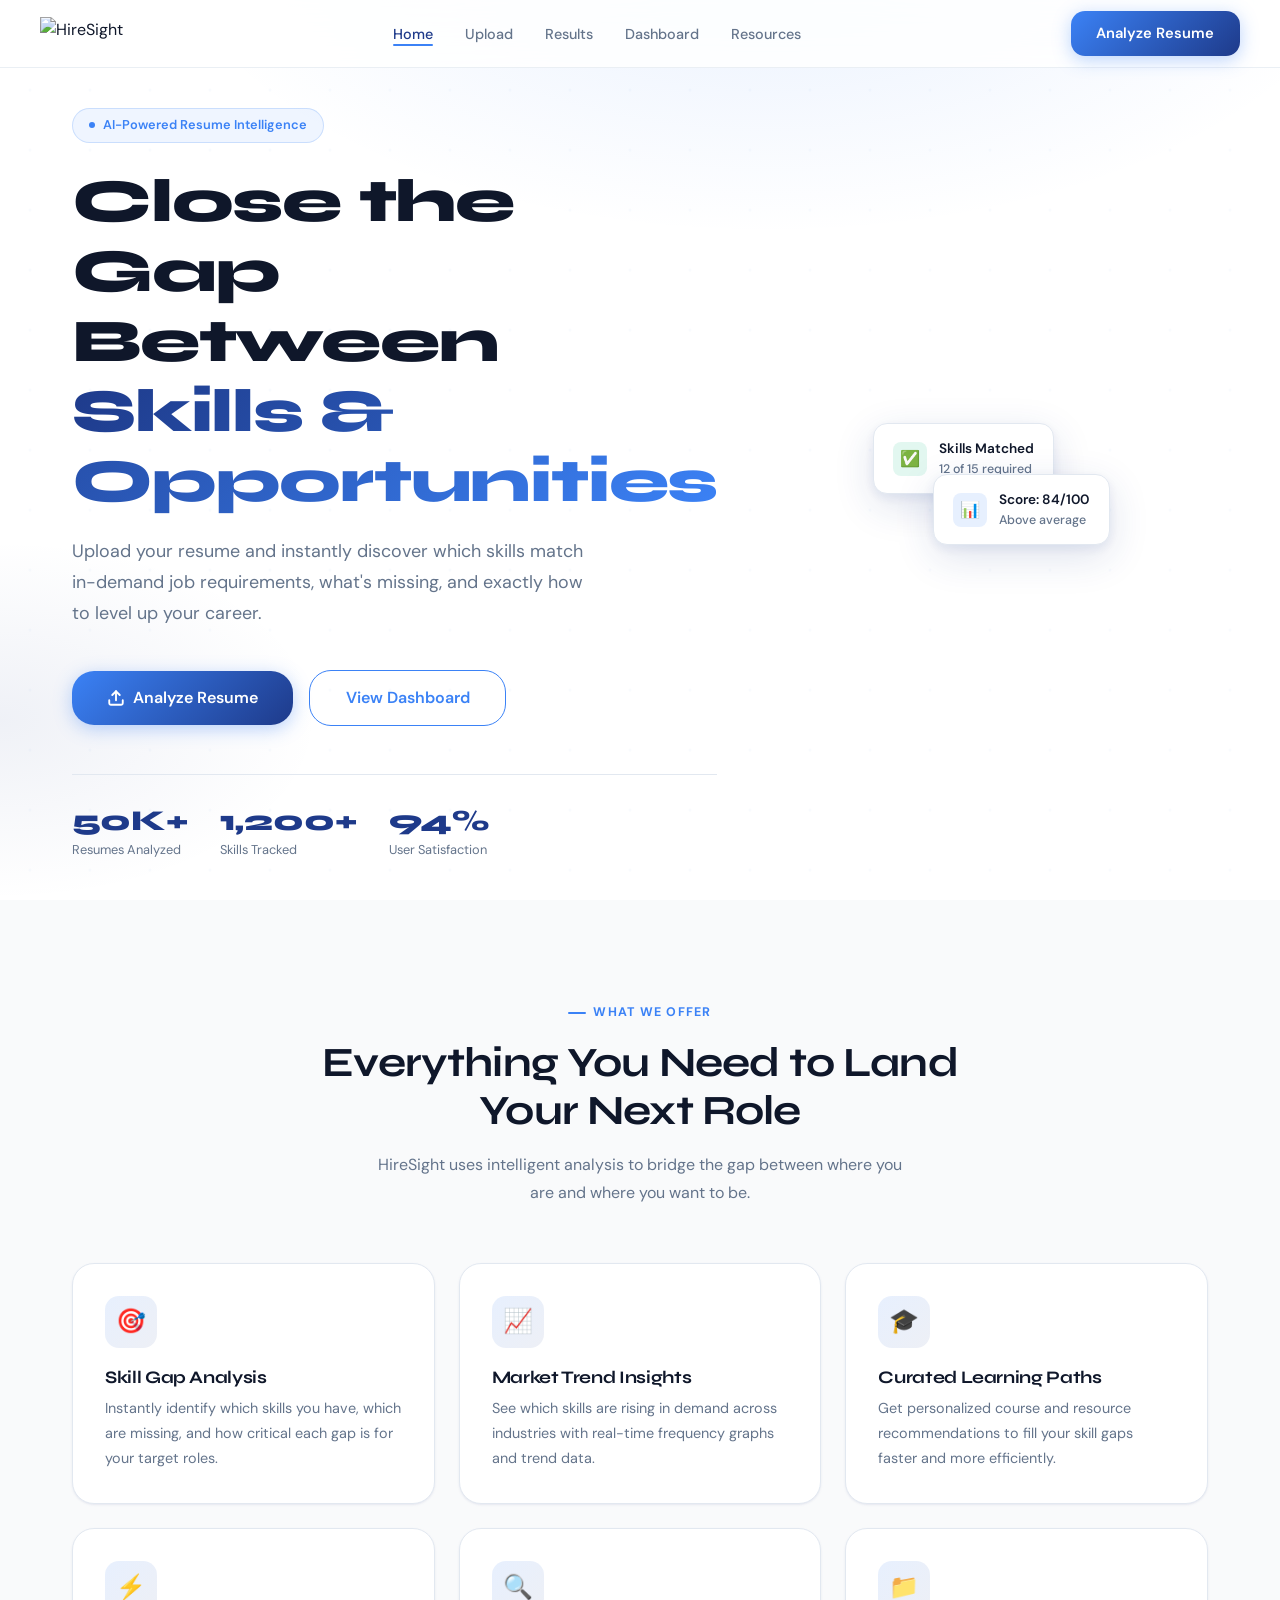
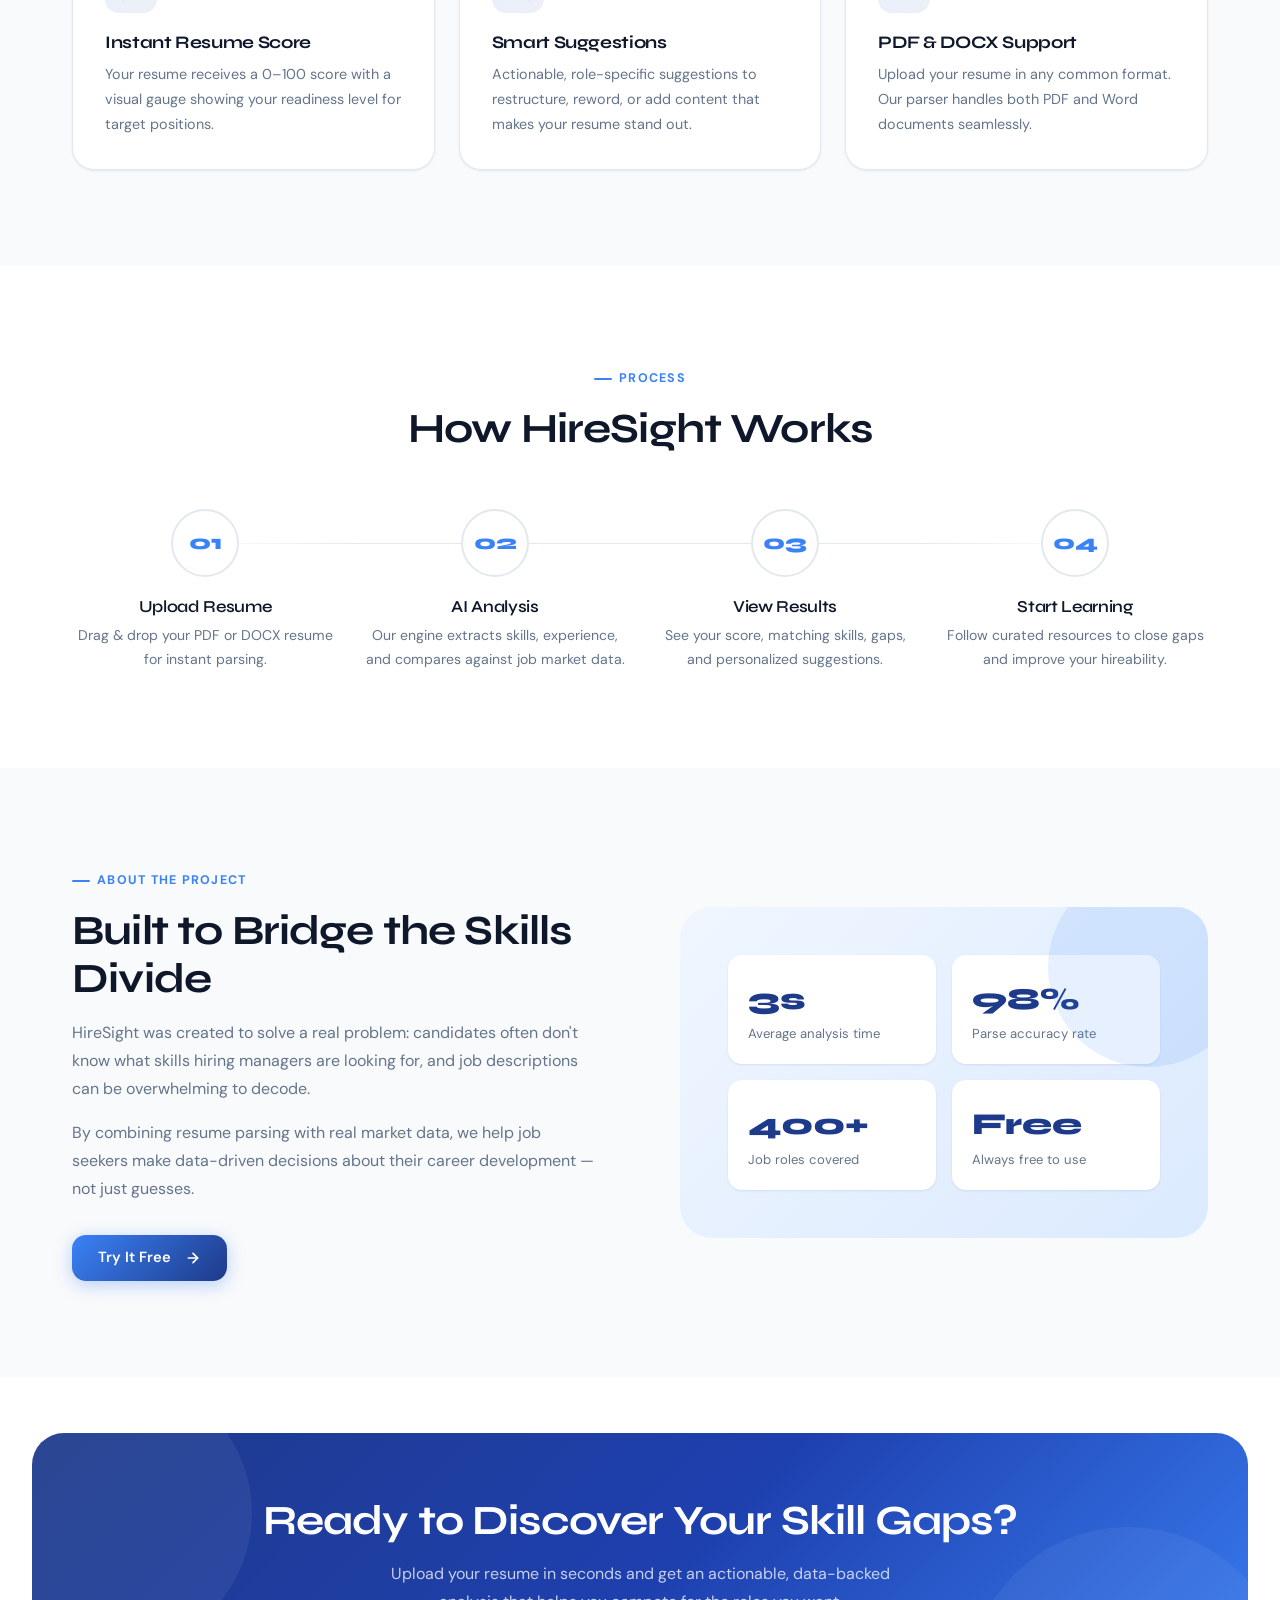
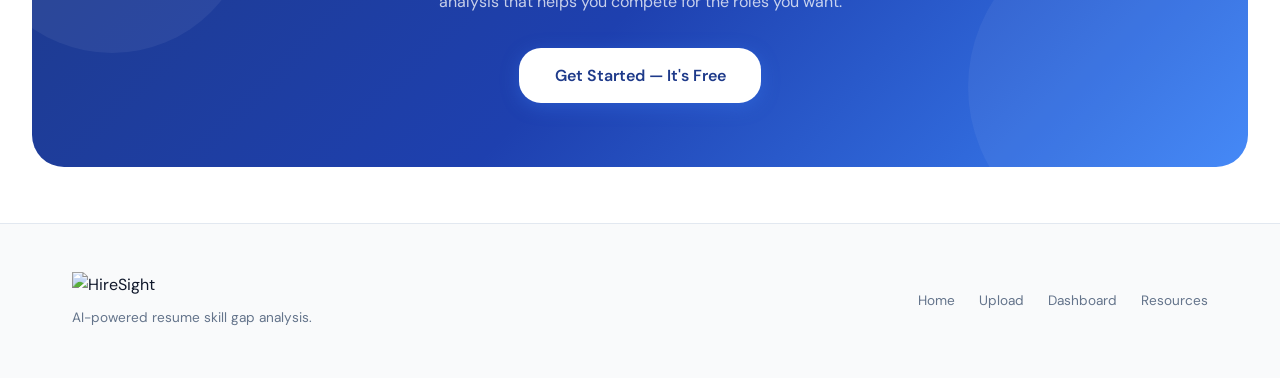
==== frontend/index.html @ 5b00e2a7 "pushing frontend" ====
<!DOCTYPE html>
<html lang="en">
<head>
  <meta charset="UTF-8"/>
  <meta name="viewport" content="width=device-width, initial-scale=1.0"/>
  <title>HireSight — Resume Skill Gap Analyzer</title>
  <link rel="stylesheet" href="css/main.css"/>
  <link rel="stylesheet" href="css/animations.css"/>
  <style>
    /* ── Hero ───────────────────────────────────────────────── */
    .hero {
      min-height: 100vh;
      display: flex;
      align-items: center;
      padding-top: 68px;
      background: radial-gradient(ellipse 80% 60% at 60% -10%, rgba(59,130,246,.13) 0%, transparent 60%),
                  radial-gradient(ellipse 50% 40% at 0% 80%, rgba(30,58,138,.07) 0%, transparent 50%),
                  #FFFFFF;
      position: relative;
      overflow: hidden;
    }
    .hero::before {
      content: '';
      position: absolute;
      inset: 0;
      background: url("data:image/svg+xml,%3Csvg width='60' height='60' viewBox='0 0 60 60' xmlns='http://www.w3.org/2000/svg'%3E%3Cg fill='none' fill-rule='evenodd'%3E%3Cg fill='%233B82F6' fill-opacity='0.03'%3E%3Ccircle cx='30' cy='30' r='1.5'/%3E%3C/g%3E%3C/g%3E%3C/svg%3E");
      pointer-events: none;
    }
    .hero-inner {
      max-width: 1200px;
      margin: 0 auto;
      padding: 0 2rem;
      display: grid;
      grid-template-columns: 1fr 1fr;
      gap: 4rem;
      align-items: center;
    }
    .hero-chip {
      display: inline-flex;
      align-items: center;
      gap: .5rem;
      padding: .4rem 1rem;
      background: rgba(59,130,246,.08);
      border: 1px solid rgba(59,130,246,.2);
      border-radius: 100px;
      font-size: .8rem;
      font-weight: 600;
      color: var(--blue);
      margin-bottom: 1.5rem;
    }
    .hero-chip-dot {
      width: 6px; height: 6px;
      border-radius: 50%;
      background: var(--blue);
      animation: pulse 2s ease-in-out infinite;
    }
    .hero h1 { margin-bottom: 1.2rem; }
    .hero p { font-size: 1.12rem; max-width: 520px; margin-bottom: 2.5rem; }
    .hero-actions { display: flex; gap: 1rem; flex-wrap: wrap; align-items: center; }
    .hero-stat-row {
      display: flex;
      gap: 2rem;
      margin-top: 3rem;
      padding-top: 2rem;
      border-top: 1px solid var(--border);
    }
    .hero-stat-num {
      font-family: var(--font-display);
      font-size: 1.8rem;
      font-weight: 800;
      color: var(--navy);
      line-height: 1;
    }
    .hero-stat-label { font-size: .8rem; color: var(--muted); margin-top: .25rem; }
    .hero-visual {
      position: relative;
      display: flex;
      justify-content: center;
      align-items: center;
    }
    .hero-img-wrap {
      position: relative;
      animation: float 5s ease-in-out infinite;
    }
    .hero-img-wrap img { width: 100%; max-width: 500px; }
    .hero-card-float {
      position: absolute;
      background: white;
      border: 1px solid var(--border);
      border-radius: var(--radius);
      box-shadow: var(--shadow-lg);
      padding: .85rem 1.2rem;
      display: flex;
      align-items: center;
      gap: .75rem;
      font-size: .85rem;
      font-weight: 500;
    }
    .hero-card-float.card-a { bottom: 10%; left: -5%; animation: float 4s ease-in-out infinite .5s; }
    .hero-card-float.card-b { top: 12%; right: -2%; animation: float 4.5s ease-in-out infinite 1s; }
    .card-icon {
      width: 34px; height: 34px;
      border-radius: 8px;
      display: flex; align-items: center; justify-content: center;
      font-size: 1rem;
    }
    .card-icon-blue { background: rgba(59,130,246,.12); }
    .card-icon-green { background: rgba(16,185,129,.12); }

    /* ── Features ───────────────────────────────────────────── */
    .features { background: var(--surface); }
    .features-grid {
      display: grid;
      grid-template-columns: repeat(3, 1fr);
      gap: 1.5rem;
      margin-top: 3.5rem;
    }
    .feature-card {
      padding: 2rem;
      border-radius: var(--radius-lg);
      background: white;
      border: 1px solid var(--border);
      box-shadow: var(--shadow-sm);
      transition: all var(--transition-slow);
    }
    .feature-card:hover {
      border-color: rgba(59,130,246,.3);
      box-shadow: var(--shadow-lg);
      transform: translateY(-4px);
    }
    .feature-icon {
      width: 52px; height: 52px;
      border-radius: var(--radius);
      background: linear-gradient(135deg, rgba(59,130,246,.12), rgba(30,58,138,.08));
      display: flex; align-items: center; justify-content: center;
      font-size: 1.5rem;
      margin-bottom: 1.25rem;
    }
    .feature-card h3 { margin-bottom: .5rem; font-size: 1.1rem; }
    .feature-card p { font-size: .9rem; }

    /* ── How it works ───────────────────────────────────────── */
    .steps { display: grid; grid-template-columns: repeat(4, 1fr); gap: 1.5rem; margin-top: 3.5rem; position: relative; }
    .steps::before {
      content: '';
      position: absolute;
      top: 34px; left: 10%; right: 10%;
      height: 1px;
      background: linear-gradient(90deg, transparent, var(--border) 20%, var(--border) 80%, transparent);
    }
    .step { text-align: center; }
    .step-num {
      width: 68px; height: 68px;
      border-radius: 50%;
      background: white;
      border: 2px solid var(--border);
      display: flex; align-items: center; justify-content: center;
      font-family: var(--font-display);
      font-size: 1.3rem;
      font-weight: 800;
      color: var(--blue);
      margin: 0 auto 1.25rem;
      position: relative;
      z-index: 1;
      transition: all var(--transition);
    }
    .step:hover .step-num {
      background: var(--blue);
      color: white;
      border-color: var(--blue);
      box-shadow: var(--shadow-glow);
    }
    .step h4 { margin-bottom: .4rem; }
    .step p { font-size: .88rem; }

    /* ── About ──────────────────────────────────────────────── */
    .about-inner {
      display: grid;
      grid-template-columns: 1fr 1fr;
      gap: 5rem;
      align-items: center;
    }
    .about-visual {
      background: linear-gradient(135deg, #EFF6FF, #DBEAFE);
      border-radius: var(--radius-xl);
      padding: 3rem;
      position: relative;
      overflow: hidden;
    }
    .about-visual::before {
      content: '';
      position: absolute;
      top: -40px; right: -40px;
      width: 200px; height: 200px;
      border-radius: 50%;
      background: rgba(59,130,246,.12);
    }
    .stat-grid {
      display: grid;
      grid-template-columns: 1fr 1fr;
      gap: 1rem;
    }
    .stat-box {
      background: white;
      border-radius: var(--radius);
      padding: 1.25rem;
      box-shadow: var(--shadow-sm);
    }
    .stat-box .num {
      font-family: var(--font-display);
      font-size: 1.9rem;
      font-weight: 800;
      color: var(--navy);
    }
    .stat-box .lbl { font-size: .82rem; color: var(--muted); }

    /* ── CTA banner ─────────────────────────────────────────── */
    .cta-banner {
      background: linear-gradient(135deg, var(--navy) 0%, #1e40af 50%, var(--blue) 100%);
      border-radius: var(--radius-xl);
      padding: 4rem;
      text-align: center;
      color: white;
      position: relative;
      overflow: hidden;
      margin: 0 2rem;
    }
    .cta-banner::before {
      content: '';
      position: absolute;
      top: -60px; left: -60px;
      width: 280px; height: 280px;
      border-radius: 50%;
      background: rgba(255,255,255,.06);
    }
    .cta-banner::after {
      content: '';
      position: absolute;
      bottom: -80px; right: -40px;
      width: 320px; height: 320px;
      border-radius: 50%;
      background: rgba(255,255,255,.05);
    }
    .cta-banner h2 { color: white; margin-bottom: 1rem; position: relative; z-index: 1; }
    .cta-banner p { color: rgba(255,255,255,.75); max-width: 520px; margin: 0 auto 2rem; position: relative; z-index: 1; }
    .cta-banner .btn-primary {
      background: white;
      color: var(--navy);
      position: relative;
      z-index: 1;
    }
    .cta-banner .btn-primary:hover {
      background: rgba(255,255,255,.92);
      box-shadow: 0 8px 28px rgba(0,0,0,.25);
    }

    @media (max-width: 960px) {
      .hero-inner { grid-template-columns: 1fr; text-align: center; }
      .hero p { margin: 0 auto 2rem; }
      .hero-actions { justify-content: center; }
      .hero-stat-row { justify-content: center; }
      .hero-visual { display: none; }
      .features-grid { grid-template-columns: 1fr 1fr; }
      .steps { grid-template-columns: 1fr 1fr; }
      .steps::before { display: none; }
      .about-inner { grid-template-columns: 1fr; }
    }
    @media (max-width: 640px) {
      .features-grid { grid-template-columns: 1fr; }
      .cta-banner { margin: 0; border-radius: 0; padding: 3rem 1.5rem; }
    }
  </style>
</head>
<body>

<!-- ── Navigation ──────────────────────────────────────────── -->
<nav class="navbar" id="navbar">
  <div class="nav-inner">
    <a href="index.html" class="nav-logo">
      <img src="assets/logo.svg" alt="HireSight"/>
    </a>
    <ul class="nav-links" id="navLinks">
      <li><a href="index.html" class="active">Home</a></li>
      <li><a href="/upload">Upload</a></li>
      <li><a href="/results">Results</a></li>
      <li><a href="/dashboard">Dashboard</a></li>
      <li><a href="/resources">Resources</a></li>
    </ul>
    <div class="nav-cta">
      <a href="/upload" class="btn btn-primary">Analyze Resume</a>
      <button class="hamburger" id="hamburger" aria-label="Menu">
        <span></span><span></span><span></span>
      </button>
    </div>
  </div>
</nav>

<!-- ── Hero ────────────────────────────────────────────────── -->
<section class="hero">
  <div class="hero-inner">
    <div class="hero-content">
      <div class="hero-chip anim-fade-down">
        <span class="hero-chip-dot"></span>
        AI-Powered Resume Intelligence
      </div>
      <h1 class="anim-fade-up delay-1">
        Close the Gap Between<br/>
        <span class="gradient-text">Skills &amp; Opportunities</span>
      </h1>
      <p class="anim-fade-up delay-2">Upload your resume and instantly discover which skills match in-demand job requirements, what's missing, and exactly how to level up your career.</p>
      <div class="hero-actions anim-fade-up delay-3">
        <a href="/upload" class="btn btn-primary btn-lg">
          <svg width="18" height="18" viewBox="0 0 24 24" fill="none" stroke="currentColor" stroke-width="2.5" stroke-linecap="round"><path d="M21 15v4a2 2 0 0 1-2 2H5a2 2 0 0 1-2-2v-4"/><polyline points="17 8 12 3 7 8"/><line x1="12" y1="3" x2="12" y2="15"/></svg>
          Analyze Resume
        </a>
        <a href="/dashboard" class="btn btn-outline btn-lg">View Dashboard</a>
      </div>
      <div class="hero-stat-row anim-fade-up delay-4">
        <div>
          <div class="hero-stat-num">50K+</div>
          <div class="hero-stat-label">Resumes Analyzed</div>
        </div>
        <div>
          <div class="hero-stat-num">1,200+</div>
          <div class="hero-stat-label">Skills Tracked</div>
        </div>
        <div>
          <div class="hero-stat-num">94%</div>
          <div class="hero-stat-label">User Satisfaction</div>
        </div>
      </div>
    </div>

    <div class="hero-visual anim-scale-in delay-2">
      <div class="hero-img-wrap">
        <img src="assets/illustration.svg" alt="Resume analysis illustration"/>
        <div class="hero-card-float card-a">
          <div class="card-icon card-icon-green">✅</div>
          <div>
            <div style="color:var(--text);font-weight:600;">Skills Matched</div>
            <div style="color:var(--muted);font-size:.78rem;">12 of 15 required</div>
          </div>
        </div>
        <div class="hero-card-float card-b">
          <div class="card-icon card-icon-blue">📊</div>
          <div>
            <div style="color:var(--text);font-weight:600;">Score: 84/100</div>
            <div style="color:var(--muted);font-size:.78rem;">Above average</div>
          </div>
        </div>
      </div>
    </div>
  </div>
</section>

<!-- ── Features ─────────────────────────────────────────────── -->
<section class="section features">
  <div class="container">
    <div class="text-center reveal">
      <div class="section-label">What We Offer</div>
      <h2>Everything You Need to Land<br/>Your Next Role</h2>
      <p class="mt-2" style="max-width:550px;margin-left:auto;margin-right:auto;">HireSight uses intelligent analysis to bridge the gap between where you are and where you want to be.</p>
    </div>
    <div class="features-grid stagger">
      <div class="feature-card">
        <div class="feature-icon">🎯</div>
        <h3>Skill Gap Analysis</h3>
        <p>Instantly identify which skills you have, which are missing, and how critical each gap is for your target roles.</p>
      </div>
      <div class="feature-card">
        <div class="feature-icon">📈</div>
        <h3>Market Trend Insights</h3>
        <p>See which skills are rising in demand across industries with real-time frequency graphs and trend data.</p>
      </div>
      <div class="feature-card">
        <div class="feature-icon">🎓</div>
        <h3>Curated Learning Paths</h3>
        <p>Get personalized course and resource recommendations to fill your skill gaps faster and more efficiently.</p>
      </div>
      <div class="feature-card">
        <div class="feature-icon">⚡</div>
        <h3>Instant Resume Score</h3>
        <p>Your resume receives a 0–100 score with a visual gauge showing your readiness level for target positions.</p>
      </div>
      <div class="feature-card">
        <div class="feature-icon">🔍</div>
        <h3>Smart Suggestions</h3>
        <p>Actionable, role-specific suggestions to restructure, reword, or add content that makes your resume stand out.</p>
      </div>
      <div class="feature-card">
        <div class="feature-icon">📁</div>
        <h3>PDF &amp; DOCX Support</h3>
        <p>Upload your resume in any common format. Our parser handles both PDF and Word documents seamlessly.</p>
      </div>
    </div>
  </div>
</section>

<!-- ── How it Works ──────────────────────────────────────────── -->
<section class="section">
  <div class="container">
    <div class="text-center reveal">
      <div class="section-label">Process</div>
      <h2>How HireSight Works</h2>
    </div>
    <div class="steps stagger">
      <div class="step">
        <div class="step-num">01</div>
        <h4>Upload Resume</h4>
        <p>Drag & drop your PDF or DOCX resume for instant parsing.</p>
      </div>
      <div class="step">
        <div class="step-num">02</div>
        <h4>AI Analysis</h4>
        <p>Our engine extracts skills, experience, and compares against job market data.</p>
      </div>
      <div class="step">
        <div class="step-num">03</div>
        <h4>View Results</h4>
        <p>See your score, matching skills, gaps, and personalized suggestions.</p>
      </div>
      <div class="step">
        <div class="step-num">04</div>
        <h4>Start Learning</h4>
        <p>Follow curated resources to close gaps and improve your hireability.</p>
      </div>
    </div>
  </div>
</section>

<!-- ── About ─────────────────────────────────────────────────── -->
<section class="section features" id="about">
  <div class="container">
    <div class="about-inner">
      <div class="reveal">
        <div class="section-label">About the Project</div>
        <h2>Built to Bridge the Skills Divide</h2>
        <p class="mt-2">HireSight was created to solve a real problem: candidates often don't know what skills hiring managers are looking for, and job descriptions can be overwhelming to decode.</p>
        <p class="mt-2">By combining resume parsing with real market data, we help job seekers make data-driven decisions about their career development — not just guesses.</p>
        <a href="/upload" class="btn btn-primary mt-4" style="display:inline-flex;">
          Try It Free
          <svg width="16" height="16" viewBox="0 0 24 24" fill="none" stroke="currentColor" stroke-width="2.5" stroke-linecap="round" style="margin-left:.4rem"><path d="M5 12h14M12 5l7 7-7 7"/></svg>
        </a>
      </div>
      <div class="about-visual reveal delay-2">
        <div class="stat-grid">
          <div class="stat-box">
            <div class="num">3s</div>
            <div class="lbl">Average analysis time</div>
          </div>
          <div class="stat-box">
            <div class="num">98%</div>
            <div class="lbl">Parse accuracy rate</div>
          </div>
          <div class="stat-box">
            <div class="num">400+</div>
            <div class="lbl">Job roles covered</div>
          </div>
          <div class="stat-box">
            <div class="num">Free</div>
            <div class="lbl">Always free to use</div>
          </div>
        </div>
      </div>
    </div>
  </div>
</section>

<!-- ── CTA Banner ────────────────────────────────────────────── -->
<section class="section-sm">
  <div class="cta-banner reveal">
    <h2>Ready to Discover Your Skill Gaps?</h2>
    <p>Upload your resume in seconds and get an actionable, data-backed analysis that helps you compete for the roles you want.</p>
    <a href="/upload" class="btn btn-primary btn-lg">
      Get Started — It's Free
    </a>
  </div>
</section>

<!-- ── Footer ────────────────────────────────────────────────── -->
<footer class="footer">
  <div class="footer-inner">
    <div>
      <img src="assets/logo.svg" alt="HireSight" style="height:28px;margin-bottom:.4rem;"/>
      <p>AI-powered resume skill gap analysis.</p>
    </div>
    <nav class="footer-links">
      <a href="index.html">Home</a>
      <a href="/upload">Upload</a>
      <a href="/dashboard">Dashboard</a>
      <a href="/resources">Resources</a>
    </nav>
  </div>
</footer>

<script>
  // Navbar scroll effect
  const navbar = document.getElementById('navbar');
  window.addEventListener('scroll', () => {
    navbar.classList.toggle('scrolled', window.scrollY > 20);
  });

  // Hamburger
  const hamburger = document.getElementById('hamburger');
  const navLinks = document.getElementById('navLinks');
  hamburger.addEventListener('click', () => {
    navLinks.classList.toggle('open');
  });

  // Scroll reveal
  const observer = new IntersectionObserver((entries) => {
    entries.forEach(e => { if (e.isIntersecting) e.target.classList.add('visible'); });
  }, { threshold: 0.1 });
  document.querySelectorAll('.reveal').forEach(el => observer.observe(el));
</script>
</body>
</html>
---- frontend/css/main.css ----
/* ============================================================
   HireSight — Main Stylesheet
   Design: Refined technical aesthetic, blue/white palette
   ============================================================ */

@import url('https://fonts.googleapis.com/css2?family=Syne:wght@400;600;700;800&family=DM+Sans:ital,wght@0,300;0,400;0,500;0,600;1,400&display=swap');

/* ── Variables ─────────────────────────────────────────────── */
:root {
  --navy:       #1E3A8A;
  --blue:       #3B82F6;
  --sky:        #60A5FA;
  --accent:     #2563EB;
  --bg:         #FFFFFF;
  --surface:    #F9FAFB;
  --surface2:   #F1F5F9;
  --border:     #E2E8F0;
  --text:       #0F172A;
  --muted:      #64748B;
  --success:    #10B981;
  --warning:    #F59E0B;
  --danger:     #EF4444;

  --radius-sm:  8px;
  --radius:     14px;
  --radius-lg:  22px;
  --radius-xl:  32px;

  --shadow-sm:  0 1px 3px rgba(30,58,138,.06), 0 1px 2px rgba(30,58,138,.04);
  --shadow:     0 4px 16px rgba(30,58,138,.10), 0 1px 4px rgba(30,58,138,.06);
  --shadow-lg:  0 12px 40px rgba(30,58,138,.14), 0 4px 12px rgba(30,58,138,.08);
  --shadow-glow:0 0 30px rgba(59,130,246,.25);

  --font-display: 'Syne', sans-serif;
  --font-body:    'DM Sans', sans-serif;

  --transition: 0.22s cubic-bezier(.4,0,.2,1);
  --transition-slow: 0.38s cubic-bezier(.4,0,.2,1);
}

/* ── Reset & Base ───────────────────────────────────────────── */
*, *::before, *::after { box-sizing: border-box; margin: 0; padding: 0; }

html { scroll-behavior: smooth; font-size: 16px; }

body {
  font-family: var(--font-body);
  background: var(--bg);
  color: var(--text);
  line-height: 1.6;
  min-height: 100vh;
  -webkit-font-smoothing: antialiased;
}

img, svg { max-width: 100%; display: block; }
a { color: inherit; text-decoration: none; }
button { cursor: pointer; border: none; background: none; font-family: inherit; }
ul { list-style: none; }

/* ── Typography ─────────────────────────────────────────────── */
h1, h2, h3, h4, h5 {
  font-family: var(--font-display);
  line-height: 1.15;
  letter-spacing: -.02em;
}
h1 { font-size: clamp(2.4rem, 5vw, 3.8rem); font-weight: 800; }
h2 { font-size: clamp(1.8rem, 3.5vw, 2.6rem); font-weight: 700; }
h3 { font-size: 1.3rem; font-weight: 700; }
h4 { font-size: 1.05rem; font-weight: 600; }

p { color: var(--muted); line-height: 1.75; }

/* ── Layout helpers ─────────────────────────────────────────── */
.container {
  max-width: 1200px;
  margin: 0 auto;
  padding: 0 2rem;
}
.section { padding: 6rem 0; }
.section-sm { padding: 3.5rem 0; }
.flex { display: flex; }
.grid { display: grid; }
.center { align-items: center; justify-content: center; }

/* ── Navigation ─────────────────────────────────────────────── */
.navbar {
  position: fixed;
  top: 0; left: 0; right: 0;
  z-index: 100;
  padding: 0 2rem;
  height: 68px;
  display: flex;
  align-items: center;
  background: rgba(255,255,255,.85);
  backdrop-filter: blur(16px) saturate(180%);
  -webkit-backdrop-filter: blur(16px) saturate(180%);
  border-bottom: 1px solid rgba(226,232,240,.7);
  transition: box-shadow var(--transition);
}
.navbar.scrolled { box-shadow: var(--shadow); }

.nav-inner {
  max-width: 1200px;
  width: 100%;
  margin: 0 auto;
  display: flex;
  align-items: center;
  justify-content: space-between;
}

.nav-logo {
  display: flex;
  align-items: center;
  gap: .55rem;
}
.nav-logo img { height: 32px; width: auto; }

.nav-links {
  display: flex;
  align-items: center;
  gap: 2rem;
}
.nav-links a {
  font-size: .9rem;
  font-weight: 500;
  color: var(--muted);
  transition: color var(--transition);
  position: relative;
}
.nav-links a::after {
  content: '';
  position: absolute;
  bottom: -3px; left: 0;
  width: 0; height: 2px;
  background: var(--blue);
  border-radius: 2px;
  transition: width var(--transition);
}
.nav-links a:hover { color: var(--navy); }
.nav-links a:hover::after,
.nav-links a.active::after { width: 100%; }
.nav-links a.active { color: var(--navy); }

.nav-cta {
  display: flex;
  align-items: center;
  gap: 1rem;
}

/* ── Buttons ────────────────────────────────────────────────── */
.btn {
  display: inline-flex;
  align-items: center;
  gap: .5rem;
  padding: .7rem 1.6rem;
  border-radius: var(--radius);
  font-size: .92rem;
  font-weight: 600;
  transition: all var(--transition);
  position: relative;
  overflow: hidden;
}
.btn::before {
  content: '';
  position: absolute;
  inset: 0;
  background: white;
  opacity: 0;
  transition: opacity var(--transition);
}
.btn:hover::before { opacity: .12; }

.btn-primary {
  background: linear-gradient(135deg, var(--blue) 0%, var(--navy) 100%);
  color: white;
  box-shadow: 0 4px 18px rgba(59,130,246,.35);
}
.btn-primary:hover {
  transform: translateY(-2px);
  box-shadow: 0 8px 28px rgba(59,130,246,.45);
}
.btn-primary:active { transform: translateY(0); }

.btn-outline {
  background: transparent;
  color: var(--blue);
  border: 1.5px solid var(--blue);
}
.btn-outline:hover {
  background: rgba(59,130,246,.06);
  transform: translateY(-1px);
}

.btn-ghost {
  color: var(--muted);
  background: transparent;
}
.btn-ghost:hover { color: var(--navy); background: var(--surface); }

.btn-lg {
  padding: .9rem 2.2rem;
  font-size: 1rem;
  border-radius: var(--radius-lg);
}

.btn-icon {
  width: 2.4rem; height: 2.4rem;
  padding: 0;
  border-radius: 50%;
  display: inline-flex;
  align-items: center;
  justify-content: center;
}

/* ── Glass cards ────────────────────────────────────────────── */
.card {
  background: white;
  border: 1px solid var(--border);
  border-radius: var(--radius-lg);
  box-shadow: var(--shadow);
  transition: all var(--transition-slow);
}
.card:hover {
  box-shadow: var(--shadow-lg);
  transform: translateY(-3px);
}

.glass {
  background: rgba(255,255,255,.7);
  backdrop-filter: blur(20px) saturate(180%);
  -webkit-backdrop-filter: blur(20px) saturate(180%);
  border: 1px solid rgba(255,255,255,.6);
}

/* ── Badge ──────────────────────────────────────────────────── */
.badge {
  display: inline-flex;
  align-items: center;
  gap: .35rem;
  padding: .3rem .8rem;
  border-radius: 100px;
  font-size: .78rem;
  font-weight: 600;
  letter-spacing: .02em;
}
.badge-blue { background: rgba(59,130,246,.1); color: var(--blue); }
.badge-green { background: rgba(16,185,129,.1); color: var(--success); }
.badge-amber { background: rgba(245,158,11,.1); color: var(--warning); }
.badge-red { background: rgba(239,68,68,.1); color: var(--danger); }
.badge-navy { background: rgba(30,58,138,.1); color: var(--navy); }

/* ── Progress bar ───────────────────────────────────────────── */
.progress-bar {
  height: 7px;
  background: var(--surface2);
  border-radius: 100px;
  overflow: hidden;
}
.progress-fill {
  height: 100%;
  border-radius: 100px;
  background: linear-gradient(90deg, var(--sky), var(--blue));
  transition: width 1s cubic-bezier(.4,0,.2,1);
}

/* ── Section label ──────────────────────────────────────────── */
.section-label {
  display: inline-flex;
  align-items: center;
  gap: .45rem;
  font-size: .78rem;
  font-weight: 700;
  letter-spacing: .1em;
  text-transform: uppercase;
  color: var(--blue);
  margin-bottom: 1rem;
}
.section-label::before {
  content: '';
  width: 18px; height: 2px;
  background: var(--blue);
  border-radius: 2px;
}

/* ── Page header ────────────────────────────────────────────── */
.page-header {
  padding: 7rem 0 3.5rem;
  background: linear-gradient(160deg, #EFF6FF 0%, #FFFFFF 60%);
  border-bottom: 1px solid var(--border);
  position: relative;
  overflow: hidden;
}
.page-header::before {
  content: '';
  position: absolute;
  top: -80px; right: -80px;
  width: 360px; height: 360px;
  background: radial-gradient(circle, rgba(59,130,246,.12) 0%, transparent 70%);
  pointer-events: none;
}

/* ── Skill pill ─────────────────────────────────────────────── */
.skill-pill {
  display: inline-flex;
  align-items: center;
  gap: .4rem;
  padding: .35rem .9rem;
  border-radius: 100px;
  font-size: .82rem;
  font-weight: 500;
  border: 1px solid var(--border);
  background: white;
  transition: all var(--transition);
}
.skill-pill:hover { border-color: var(--blue); color: var(--blue); transform: translateY(-1px); }

.skill-pill.match { border-color: rgba(16,185,129,.3); background: rgba(16,185,129,.05); color: var(--success); }
.skill-pill.missing { border-color: rgba(239,68,68,.3); background: rgba(239,68,68,.05); color: var(--danger); }

/* ── Divider ────────────────────────────────────────────────── */
.divider {
  height: 1px;
  background: var(--border);
  margin: 2rem 0;
}

/* ── Tooltip ────────────────────────────────────────────────── */
[data-tip] { position: relative; }
[data-tip]:hover::after {
  content: attr(data-tip);
  position: absolute;
  bottom: calc(100% + 8px); left: 50%;
  transform: translateX(-50%);
  background: var(--navy);
  color: white;
  font-size: .75rem;
  padding: .35rem .7rem;
  border-radius: var(--radius-sm);
  white-space: nowrap;
  pointer-events: none;
  z-index: 20;
}

/* ── Footer ─────────────────────────────────────────────────── */
.footer {
  padding: 3rem 0;
  border-top: 1px solid var(--border);
  background: var(--surface);
}
.footer-inner {
  max-width: 1200px;
  margin: 0 auto;
  padding: 0 2rem;
  display: flex;
  align-items: center;
  justify-content: space-between;
  flex-wrap: wrap;
  gap: 1rem;
}
.footer p { font-size: .85rem; color: var(--muted); }
.footer-links { display: flex; gap: 1.5rem; }
.footer-links a { font-size: .85rem; color: var(--muted); transition: color var(--transition); }
.footer-links a:hover { color: var(--blue); }

/* ── Hamburger (mobile) ──────────────────────────────────────── */
.hamburger {
  display: none;
  flex-direction: column;
  gap: 5px;
  padding: 6px;
  cursor: pointer;
}
.hamburger span {
  display: block;
  width: 22px; height: 2px;
  background: var(--navy);
  border-radius: 2px;
  transition: all var(--transition);
}

/* ── Responsive ─────────────────────────────────────────────── */
@media (max-width: 768px) {
  .nav-links {
    position: fixed;
    top: 68px; left: 0; right: 0;
    background: white;
    flex-direction: column;
    align-items: stretch;
    padding: 1.5rem 2rem;
    border-bottom: 1px solid var(--border);
    box-shadow: var(--shadow);
    gap: 0;
    display: none;
  }
  .nav-links.open { display: flex; }
  .nav-links a {
    padding: .85rem 0;
    border-bottom: 1px solid var(--border);
    font-size: 1rem;
  }
  .nav-links a:last-child { border-bottom: none; }
  .hamburger { display: flex; }
  .nav-cta .btn { display: none; }
  .section { padding: 4rem 0; }
}

/* ── Utility ────────────────────────────────────────────────── */
.text-center { text-align: center; }
.text-blue { color: var(--blue); }
.text-navy { color: var(--navy); }
.text-muted { color: var(--muted); }
.text-success { color: var(--success); }
.text-danger { color: var(--danger); }
.mt-1 { margin-top: .5rem; }
.mt-2 { margin-top: 1rem; }
.mt-3 { margin-top: 1.5rem; }
.mt-4 { margin-top: 2rem; }
.mb-1 { margin-bottom: .5rem; }
.mb-2 { margin-bottom: 1rem; }
.mb-3 { margin-bottom: 1.5rem; }
.mb-4 { margin-bottom: 2rem; }
.gap-1 { gap: .5rem; }
.gap-2 { gap: 1rem; }
.gap-3 { gap: 1.5rem; }
.gap-4 { gap: 2rem; }
.flex-col { flex-direction: column; }
.flex-wrap { flex-wrap: wrap; }
.align-center { align-items: center; }
.justify-between { justify-content: space-between; }
.w-full { width: 100%; }

/* ── Scrollbar ──────────────────────────────────────────────── */
::-webkit-scrollbar { width: 6px; }
::-webkit-scrollbar-track { background: transparent; }
::-webkit-scrollbar-thumb { background: var(--border); border-radius: 3px; }
::-webkit-scrollbar-thumb:hover { background: var(--sky); }

/* ── Selection ──────────────────────────────────────────────── */
::selection { background: rgba(59,130,246,.2); color: var(--navy); }
---- frontend/css/animations.css ----
/* ============================================================
   HireSight — Animations
   ============================================================ */

/* ── Keyframes ──────────────────────────────────────────────── */
@keyframes fadeIn {
  from { opacity: 0; }
  to   { opacity: 1; }
}

@keyframes fadeUp {
  from { opacity: 0; transform: translateY(28px); }
  to   { opacity: 1; transform: translateY(0); }
}

@keyframes fadeDown {
  from { opacity: 0; transform: translateY(-16px); }
  to   { opacity: 1; transform: translateY(0); }
}

@keyframes fadeLeft {
  from { opacity: 0; transform: translateX(28px); }
  to   { opacity: 1; transform: translateX(0); }
}

@keyframes fadeRight {
  from { opacity: 0; transform: translateX(-28px); }
  to   { opacity: 1; transform: translateX(0); }
}

@keyframes scaleIn {
  from { opacity: 0; transform: scale(.88); }
  to   { opacity: 1; transform: scale(1); }
}

@keyframes spin {
  to { transform: rotate(360deg); }
}

@keyframes pulse {
  0%, 100% { opacity: 1; }
  50%       { opacity: .5; }
}

@keyframes float {
  0%, 100% { transform: translateY(0); }
  50%       { transform: translateY(-10px); }
}

@keyframes shimmer {
  from { background-position: -200% 0; }
  to   { background-position: 200% 0; }
}

@keyframes progressFill {
  from { width: 0; }
}

@keyframes countUp {
  from { opacity: 0; transform: translateY(10px) scale(.8); }
  to   { opacity: 1; transform: translateY(0) scale(1); }
}

@keyframes gaugeSweep {
  from { stroke-dashoffset: 350; }
}

@keyframes ripple {
  to { transform: scale(2.5); opacity: 0; }
}

@keyframes slideUp {
  from { opacity: 0; transform: translateY(20px); }
  to   { opacity: 1; transform: translateY(0); }
}

@keyframes dotBounce {
  0%, 80%, 100% { transform: scale(0); }
  40% { transform: scale(1); }
}

@keyframes gradientShift {
  0% { background-position: 0% 50%; }
  50% { background-position: 100% 50%; }
  100% { background-position: 0% 50%; }
}

@keyframes glowPulse {
  0%, 100% { box-shadow: 0 0 20px rgba(59,130,246,.3); }
  50%       { box-shadow: 0 0 40px rgba(59,130,246,.6); }
}

@keyframes checkDraw {
  from { stroke-dashoffset: 30; }
  to   { stroke-dashoffset: 0; }
}

@keyframes orbitDot {
  from { transform: rotate(0deg) translateX(38px) rotate(0deg); }
  to   { transform: rotate(360deg) translateX(38px) rotate(-360deg); }
}

/* ── Animation classes ──────────────────────────────────────── */
.anim-fade-in  { animation: fadeIn  .5s ease both; }
.anim-fade-up  { animation: fadeUp  .6s cubic-bezier(.4,0,.2,1) both; }
.anim-fade-down{ animation: fadeDown .5s cubic-bezier(.4,0,.2,1) both; }
.anim-scale-in { animation: scaleIn .5s cubic-bezier(.4,0,.2,1) both; }
.anim-float    { animation: float 4s ease-in-out infinite; }

/* Delay helpers */
.delay-1 { animation-delay: .1s; }
.delay-2 { animation-delay: .2s; }
.delay-3 { animation-delay: .3s; }
.delay-4 { animation-delay: .4s; }
.delay-5 { animation-delay: .5s; }
.delay-6 { animation-delay: .6s; }
.delay-7 { animation-delay: .7s; }
.delay-8 { animation-delay: .8s; }
.delay-9 { animation-delay: .9s; }

/* ── Hover Glow ─────────────────────────────────────────────── */
.hover-glow { transition: box-shadow .25s ease, transform .25s ease; }
.hover-glow:hover {
  box-shadow: 0 0 0 3px rgba(59,130,246,.2), var(--shadow-lg);
  transform: translateY(-3px);
}

/* ── Loading spinner ────────────────────────────────────────── */
.spinner {
  width: 22px; height: 22px;
  border: 2.5px solid rgba(255,255,255,.3);
  border-top-color: white;
  border-radius: 50%;
  animation: spin .7s linear infinite;
}
.spinner-blue {
  border: 2.5px solid rgba(59,130,246,.2);
  border-top-color: var(--blue);
}

/* ── Skeleton loading ───────────────────────────────────────── */
.skeleton {
  background: linear-gradient(90deg, var(--surface) 25%, var(--surface2) 50%, var(--surface) 75%);
  background-size: 200% 100%;
  animation: shimmer 1.4s ease-in-out infinite;
  border-radius: var(--radius-sm);
}

/* ── Page transition ────────────────────────────────────────── */
.page-enter {
  animation: fadeUp .5s cubic-bezier(.4,0,.2,1) both;
}

/* ── Stagger children ───────────────────────────────────────── */
.stagger > * { animation: fadeUp .5s cubic-bezier(.4,0,.2,1) both; }
.stagger > *:nth-child(1) { animation-delay: 0s; }
.stagger > *:nth-child(2) { animation-delay: .08s; }
.stagger > *:nth-child(3) { animation-delay: .16s; }
.stagger > *:nth-child(4) { animation-delay: .24s; }
.stagger > *:nth-child(5) { animation-delay: .32s; }
.stagger > *:nth-child(6) { animation-delay: .40s; }

/* ── Dot loader ─────────────────────────────────────────────── */
.dot-loader {
  display: flex;
  gap: 6px;
  align-items: center;
}
.dot-loader span {
  width: 8px; height: 8px;
  border-radius: 50%;
  background: var(--blue);
  animation: dotBounce 1.2s ease-in-out infinite;
}
.dot-loader span:nth-child(2) { animation-delay: .2s; }
.dot-loader span:nth-child(3) { animation-delay: .4s; }

/* ── Upload animation ───────────────────────────────────────── */
.upload-arrow {
  animation: float 2s ease-in-out infinite;
}

/* ── Gauge SVG animation ────────────────────────────────────── */
.gauge-circle {
  animation: gaugeSweep 1.2s cubic-bezier(.4,0,.2,1) both;
  animation-delay: .4s;
}

/* ── Animated gradient text ─────────────────────────────────── */
.gradient-text {
  background: linear-gradient(135deg, var(--navy) 0%, var(--blue) 50%, var(--sky) 100%);
  background-size: 200% 200%;
  -webkit-background-clip: text;
  -webkit-text-fill-color: transparent;
  background-clip: text;
  animation: gradientShift 6s ease infinite;
}

/* ── Glow pulse ─────────────────────────────────────────────── */
.glow-pulse {
  animation: glowPulse 2.5s ease-in-out infinite;
}

/* ── Orbit ──────────────────────────────────────────────────── */
.orbit-dot {
  position: absolute;
  width: 10px; height: 10px;
  border-radius: 50%;
  background: var(--blue);
  top: 50%; left: 50%;
  margin: -5px;
  animation: orbitDot 3s linear infinite;
}

/* ── Scroll reveal ──────────────────────────────────────────── */
.reveal {
  opacity: 0;
  transform: translateY(24px);
  transition: opacity .7s cubic-bezier(.4,0,.2,1), transform .7s cubic-bezier(.4,0,.2,1);
}
.reveal.visible {
  opacity: 1;
  transform: none;
}
.reveal.delay-1 { transition-delay: .1s; }
.reveal.delay-2 { transition-delay: .2s; }
.reveal.delay-3 { transition-delay: .3s; }
.reveal.delay-4 { transition-delay: .4s; }
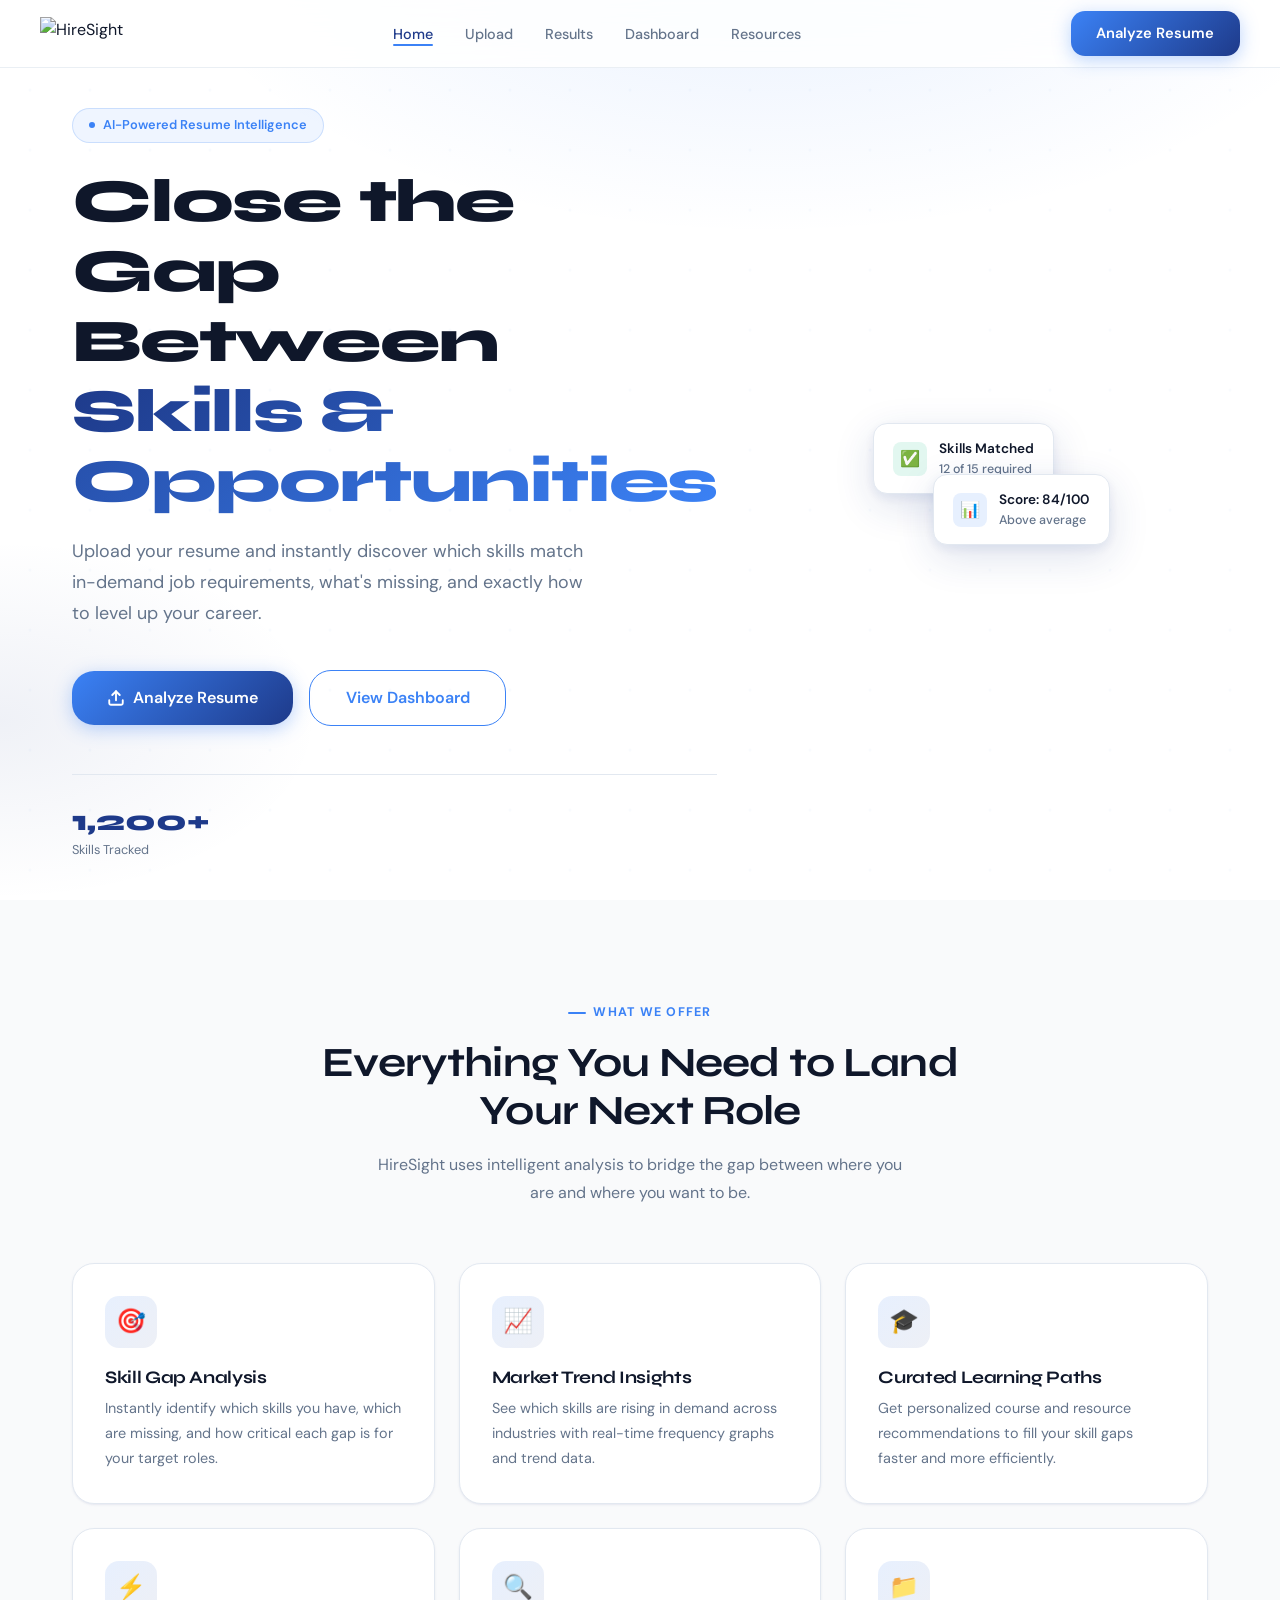
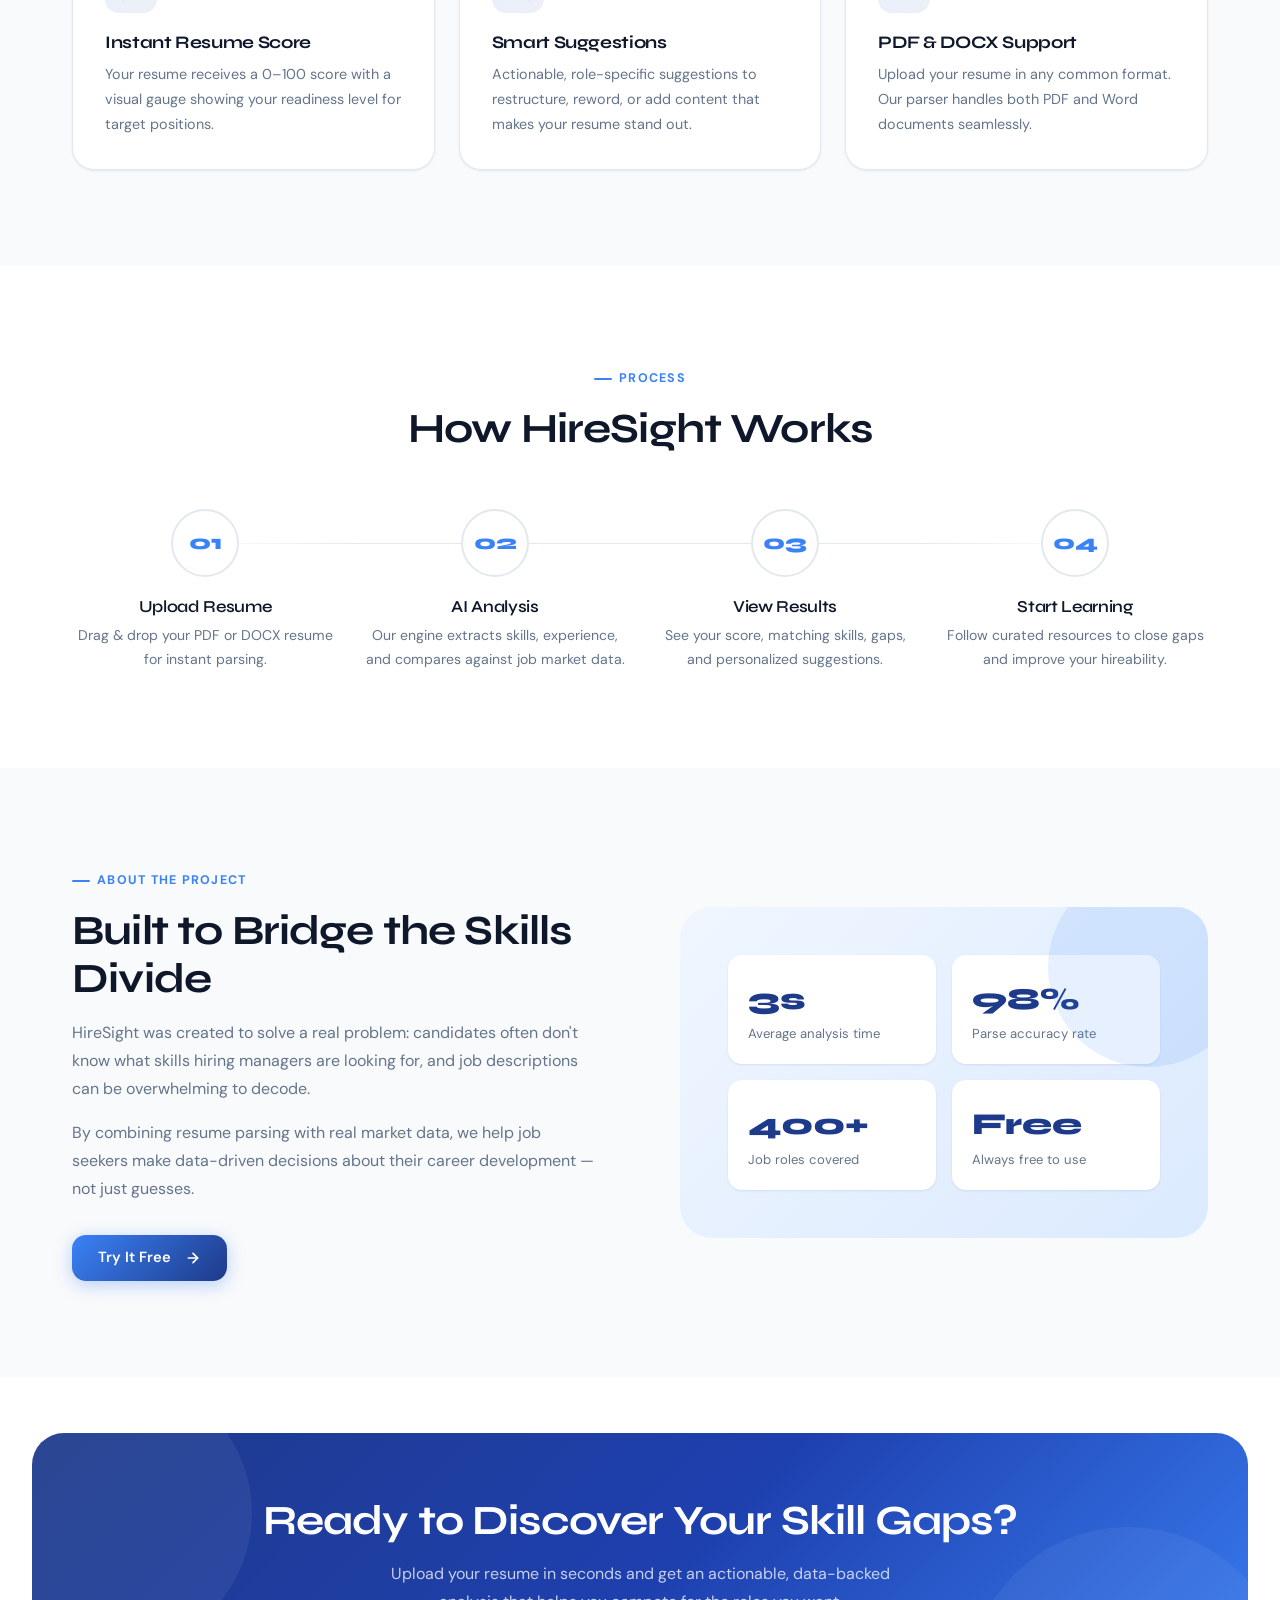
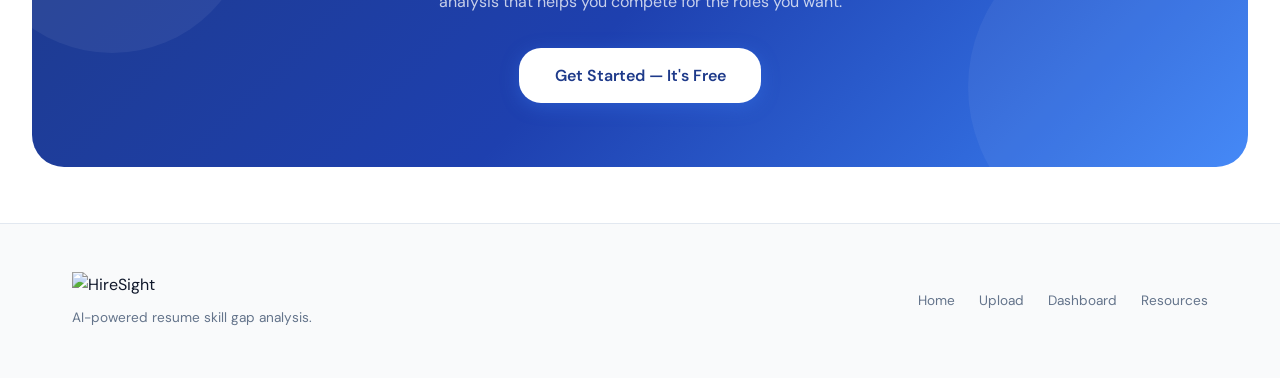
==== commit 7df52182: "alot of code" ====
--- a/frontend/index.html
+++ b/frontend/index.html
@@ -276,11 +276,11 @@
 <!-- ── Navigation ──────────────────────────────────────────── -->
 <nav class="navbar" id="navbar">
   <div class="nav-inner">
-    <a href="index.html" class="nav-logo">
-      <img src="assets/logo.svg" alt="HireSight"/>
+    <a href="/" class="nav-logo">
+      <img src="/assets/logo.svg" alt="HireSight"/>
     </a>
     <ul class="nav-links" id="navLinks">
-      <li><a href="index.html" class="active">Home</a></li>
+      <li><a href="/" class="active">Home</a></li>
       <li><a href="/upload">Upload</a></li>
       <li><a href="/results">Results</a></li>
       <li><a href="/dashboard">Dashboard</a></li>
@@ -316,24 +316,24 @@
         <a href="/dashboard" class="btn btn-outline btn-lg">View Dashboard</a>
       </div>
       <div class="hero-stat-row anim-fade-up delay-4">
-        <div>
+        <!-- <div>
           <div class="hero-stat-num">50K+</div>
           <div class="hero-stat-label">Resumes Analyzed</div>
-        </div>
+        </div> -->
         <div>
           <div class="hero-stat-num">1,200+</div>
           <div class="hero-stat-label">Skills Tracked</div>
         </div>
-        <div>
+        <!-- <div>
           <div class="hero-stat-num">94%</div>
           <div class="hero-stat-label">User Satisfaction</div>
-        </div>
+        </div> -->
       </div>
     </div>
 
     <div class="hero-visual anim-scale-in delay-2">
       <div class="hero-img-wrap">
-        <img src="assets/illustration.svg" alt="Resume analysis illustration"/>
+        <img src="/assets/illustration.svg" alt="Resume analysis illustration"/>
         <div class="hero-card-float card-a">
           <div class="card-icon card-icon-green">✅</div>
           <div>
@@ -481,11 +481,11 @@
 <footer class="footer">
   <div class="footer-inner">
     <div>
-      <img src="assets/logo.svg" alt="HireSight" style="height:28px;margin-bottom:.4rem;"/>
+      <img src="/assets/logo.svg" alt="HireSight" style="height:28px;margin-bottom:.4rem;"/>
       <p>AI-powered resume skill gap analysis.</p>
     </div>
     <nav class="footer-links">
-      <a href="index.html">Home</a>
+      <a href="/">Home</a>
       <a href="/upload">Upload</a>
       <a href="/dashboard">Dashboard</a>
       <a href="/resources">Resources</a>
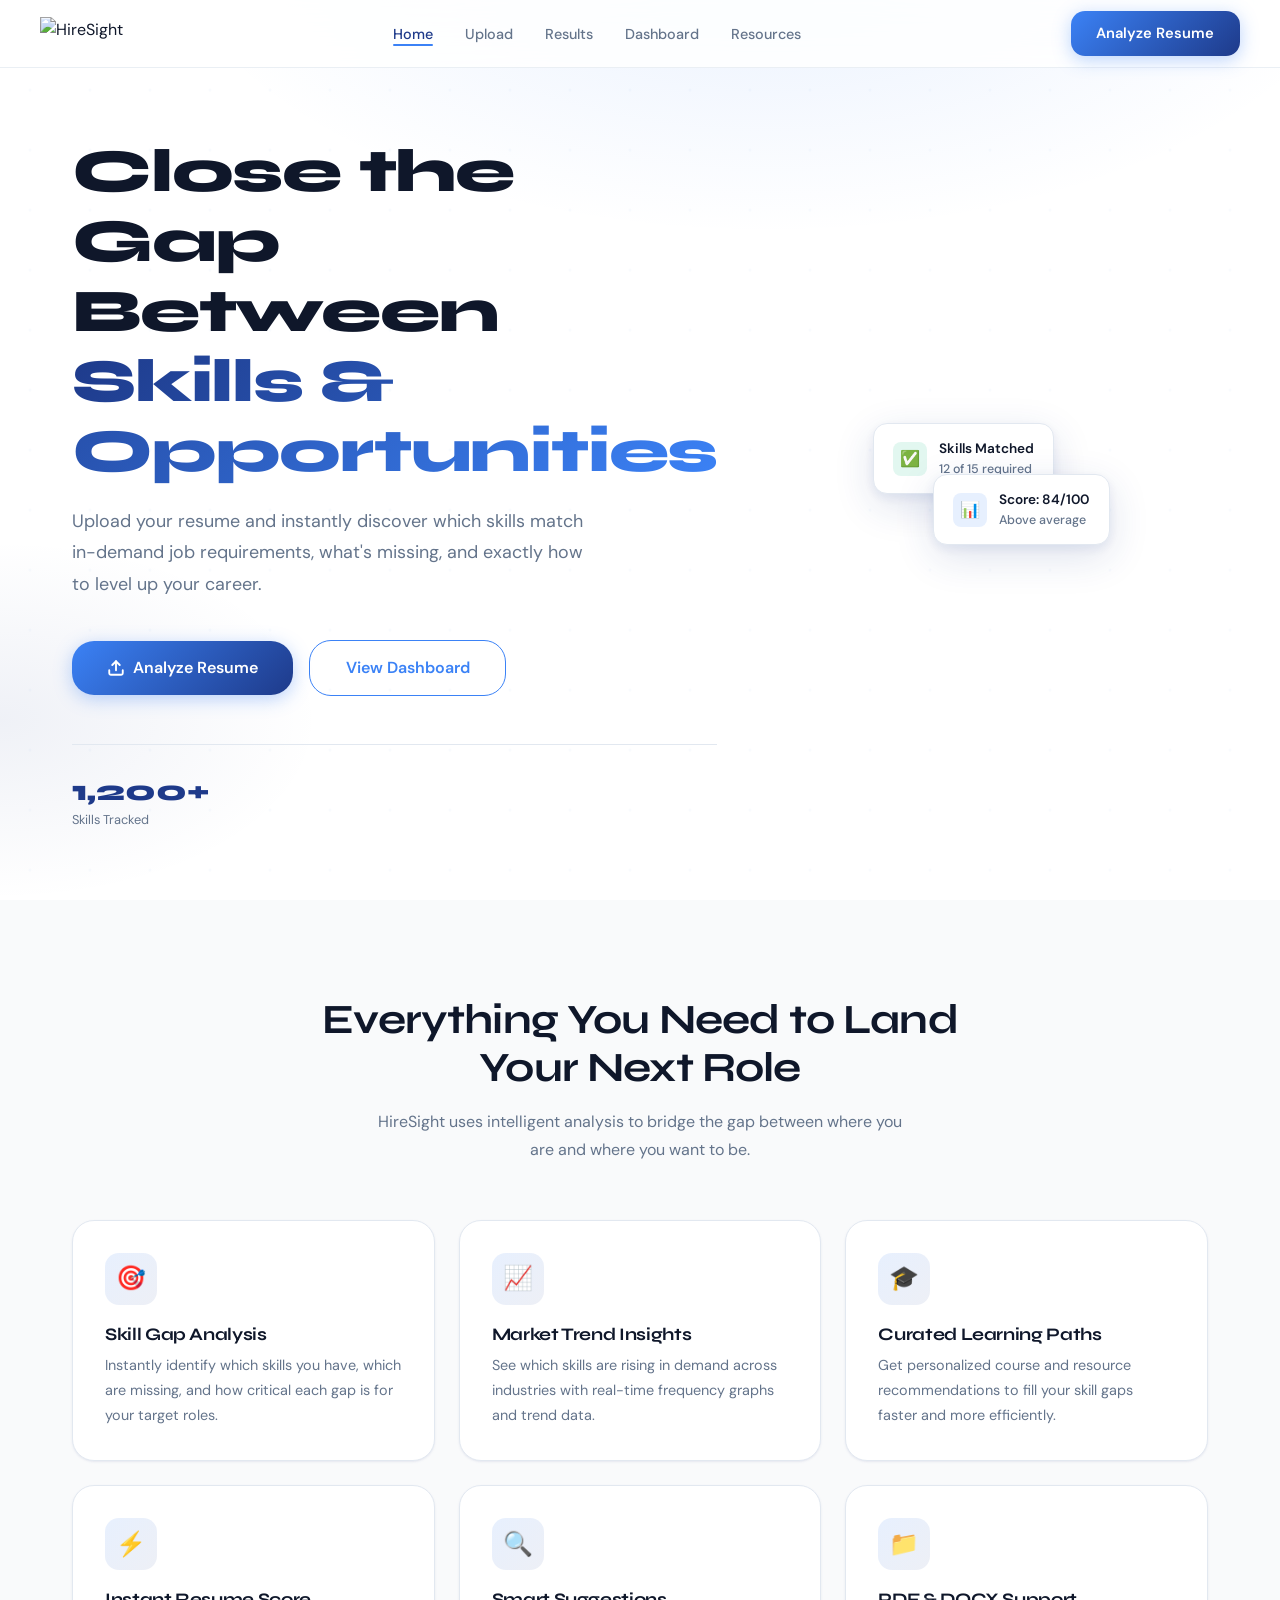
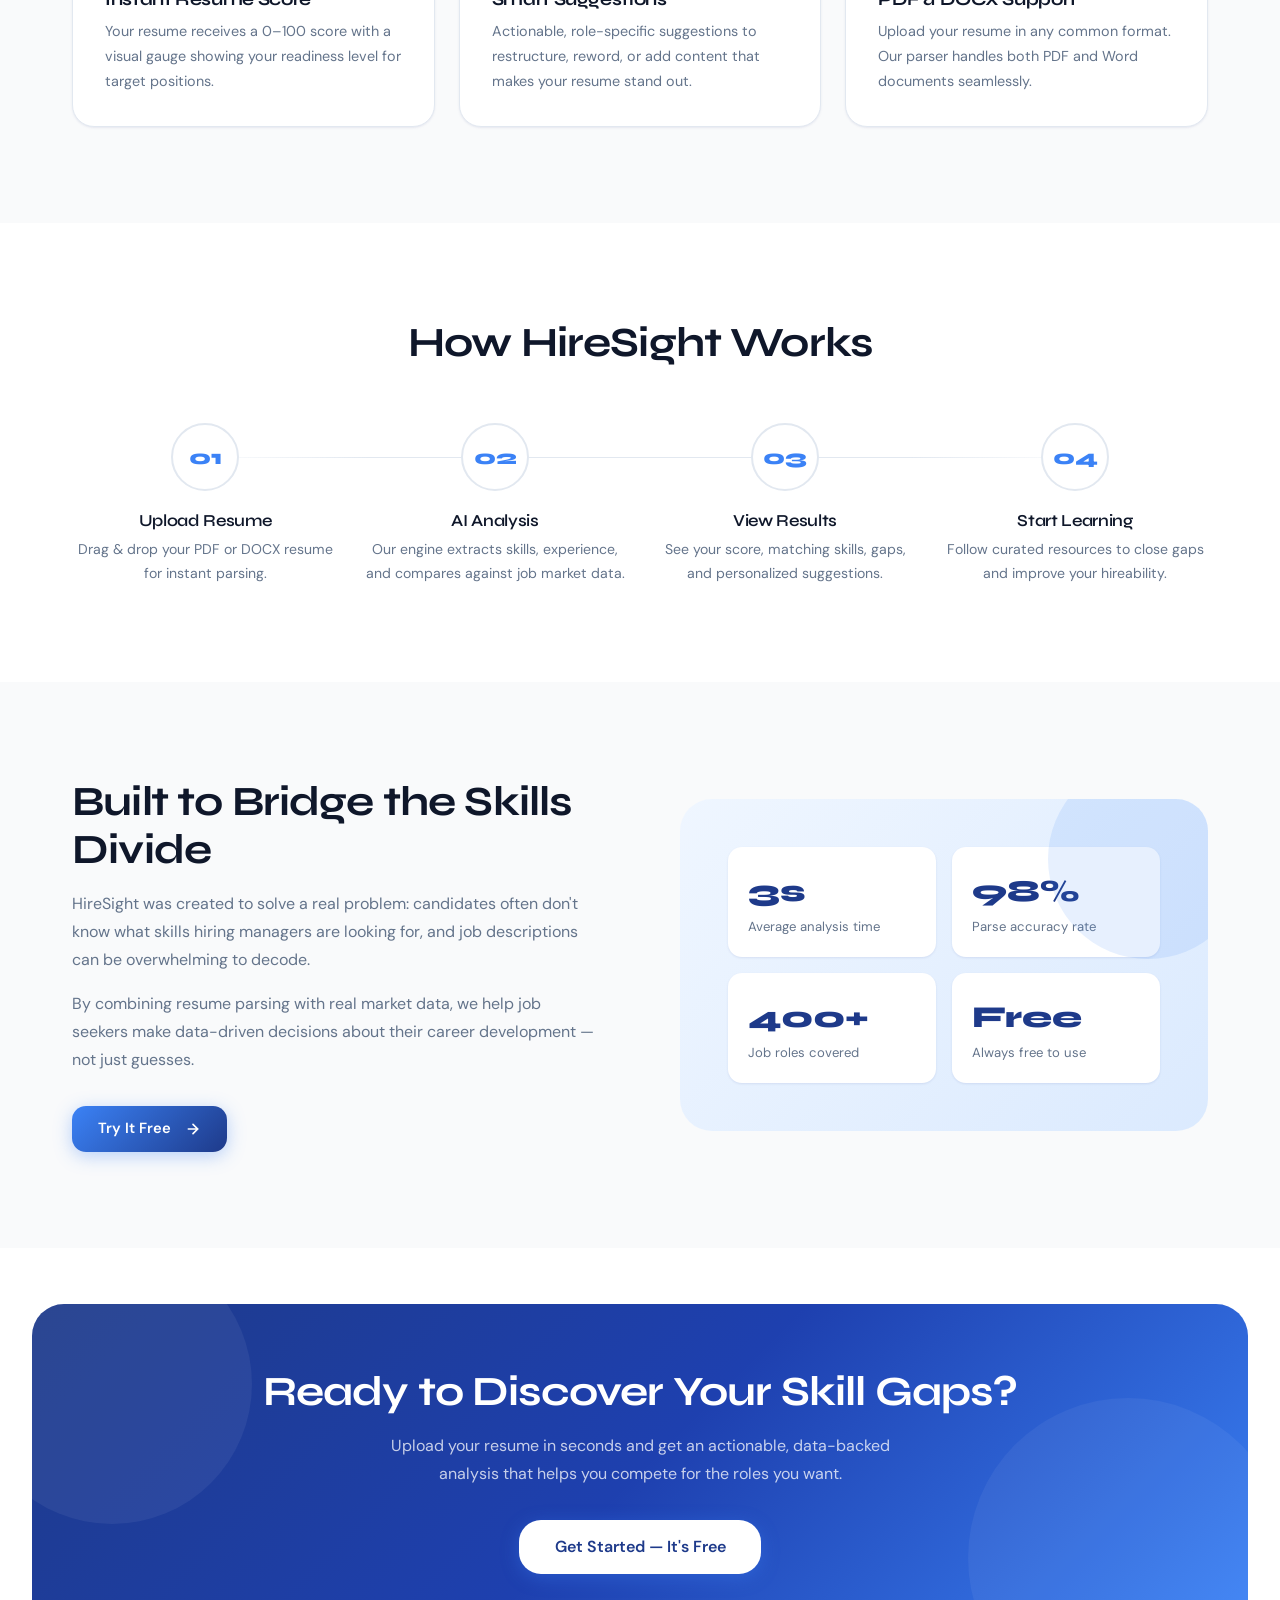
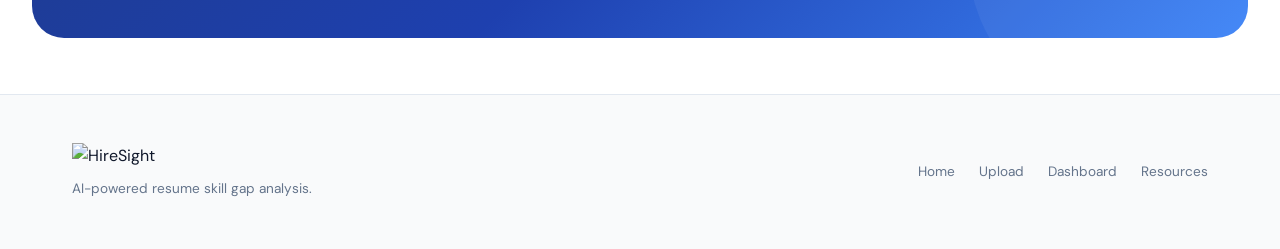
==== commit 1d26a0b7: "Updates" ====
--- a/frontend/index.html
+++ b/frontend/index.html
@@ -299,10 +299,10 @@
 <section class="hero">
   <div class="hero-inner">
     <div class="hero-content">
-      <div class="hero-chip anim-fade-down">
+      <!-- <div class="hero-chip anim-fade-down">
         <span class="hero-chip-dot"></span>
         AI-Powered Resume Intelligence
-      </div>
+      </div> -->
       <h1 class="anim-fade-up delay-1">
         Close the Gap Between<br/>
         <span class="gradient-text">Skills &amp; Opportunities</span>
@@ -357,7 +357,7 @@
 <section class="section features">
   <div class="container">
     <div class="text-center reveal">
-      <div class="section-label">What We Offer</div>
+      <!-- <div class="section-label">What We Offer</div> -->
       <h2>Everything You Need to Land<br/>Your Next Role</h2>
       <p class="mt-2" style="max-width:550px;margin-left:auto;margin-right:auto;">HireSight uses intelligent analysis to bridge the gap between where you are and where you want to be.</p>
     </div>
@@ -400,7 +400,7 @@
 <section class="section">
   <div class="container">
     <div class="text-center reveal">
-      <div class="section-label">Process</div>
+      <!-- <div class="section-label">Process</div> -->
       <h2>How HireSight Works</h2>
     </div>
     <div class="steps stagger">
@@ -433,7 +433,7 @@
   <div class="container">
     <div class="about-inner">
       <div class="reveal">
-        <div class="section-label">About the Project</div>
+        <!-- <div class="section-label">About the Project</div> -->
         <h2>Built to Bridge the Skills Divide</h2>
         <p class="mt-2">HireSight was created to solve a real problem: candidates often don't know what skills hiring managers are looking for, and job descriptions can be overwhelming to decode.</p>
         <p class="mt-2">By combining resume parsing with real market data, we help job seekers make data-driven decisions about their career development — not just guesses.</p>
